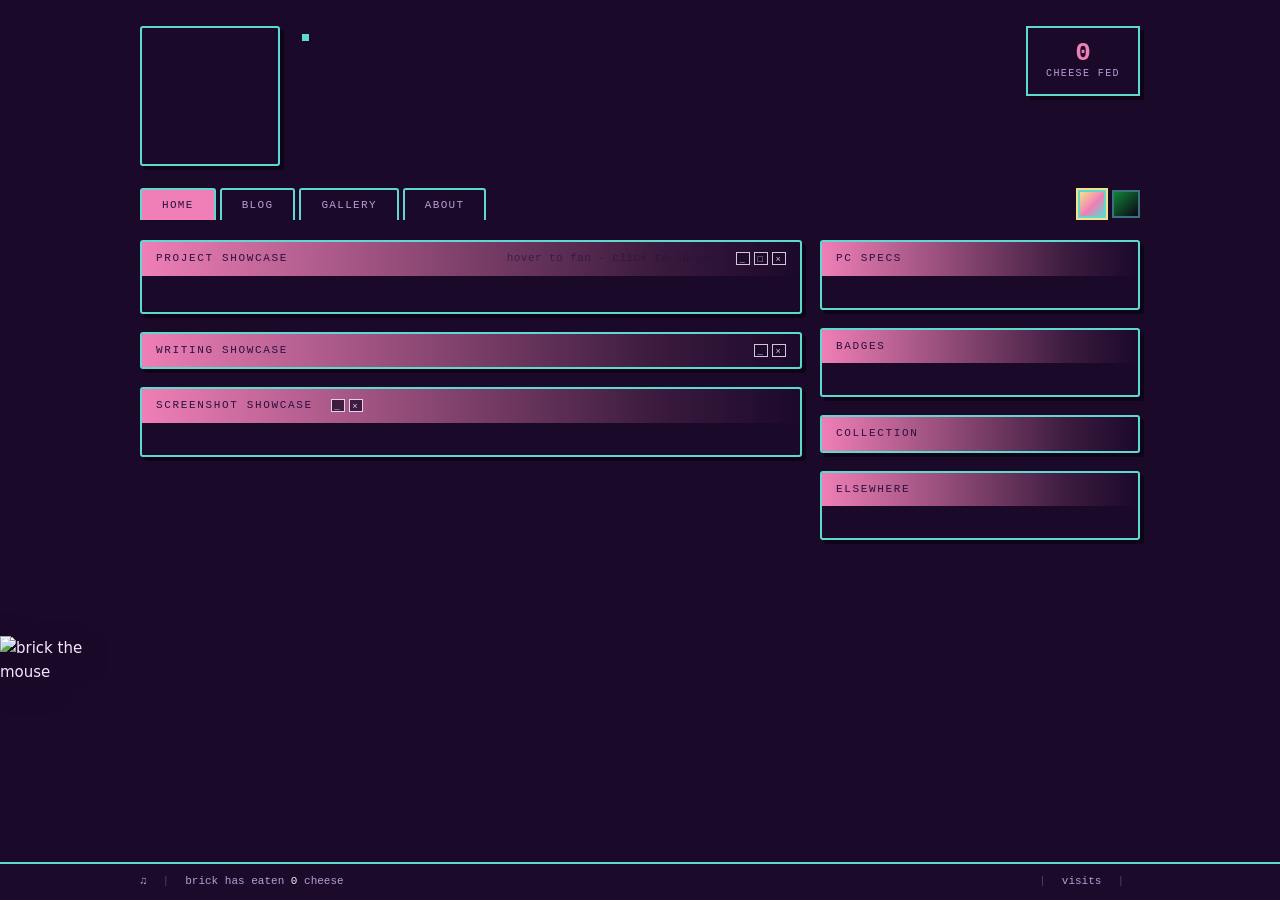
==== index.html @ c1ec8538 "page structure, a minimal bundler, and a readme" ====
<!DOCTYPE html>
<html lang="en" data-theme="retro">
<head>
<meta charset="utf-8">
<meta name="viewport" content="width=device-width, initial-scale=1">
<title>hazeyxd23</title>
<meta name="description" content="personal site — projects, writing, and brick the mouse.">
<link rel="stylesheet" href="css/style.css">
</head>
<body>
<div id="wall"></div>

<div class="wrap">

  <div class="profile">
    <div class="avatar" id="dock"></div>
    <div class="who">
      <h1 id="handle"></h1>
      <div class="status"><i></i><span id="statusTxt"></span></div>
      <p id="blurb"></p>
    </div>
    <div class="lvl"><div class="n" id="fedBig">0</div><div class="t">cheese fed</div></div>
  </div>

  <div class="tabs">
    <button class="tab on" data-page="home">Home</button>
    <button class="tab" data-page="blog">Blog</button>
    <button class="tab" data-page="gallery">Gallery</button>
    <button class="tab" data-page="about">About</button>
    <div class="themes">
      <button class="sw on" data-t="retro" title="retro"></button>
      <button class="sw" data-t="hacker" title="matrix"></button>
    </div>
  </div>

  <!-- ===== HOME ===== -->
  <section class="page on" id="home">
    <div class="grid">
      <div class="col">

        <div class="show stage">
          <div class="hd">project showcase
            <span class="r">hover to fan · click to spread</span>
            <span class="btns"><b>_</b><b>□</b><b>×</b></span>
          </div>
          <div class="bd"><div class="stack" id="stack"></div></div>
        </div>

        <div class="show">
          <div class="hd">writing showcase <span class="r" id="latestCount"></span><span class="btns"><b>_</b><b>×</b></span></div>
          <div id="latest"></div>
        </div>

        <div class="show">
          <div class="hd">screenshot showcase<span class="btns"><b>_</b><b>×</b></span></div>
          <div class="bd"><div class="tiles" id="homeShots"></div></div>
        </div>

      </div>

      <div class="col">
        <div class="show">
          <div class="hd">pc specs</div>
          <div class="bd" id="specs"></div>
        </div>
        <div class="show">
          <div class="hd">badges <span class="r" id="badgeCount"></span></div>
          <div class="bd"><div class="badges" id="badges"></div></div>
        </div>
        <div class="show counts">
          <div class="hd">collection</div>
          <div id="counts"></div>
        </div>
        <div class="show">
          <div class="hd">elsewhere</div>
          <div class="bd" id="links" style="font-size:14px"></div>
        </div>
      </div>
    </div>
  </section>

  <!-- ===== BLOG ===== -->
  <section class="page" id="blog">
    <div class="chips" id="blogChips"></div>
    <div class="show">
      <div class="hd">posts <span class="r" id="postCount"></span><span class="btns"><b>_</b><b>×</b></span></div>
      <div id="postList"></div>
    </div>
  </section>

  <!-- ===== GALLERY ===== -->
  <section class="page" id="gallery">
    <div class="chips" id="galleryChips">
      <button class="chip on" data-view="photos">photos</button>
      <button class="chip" data-view="bookshelf">bookshelf</button>
      <button class="chip" data-view="anime">anime</button>
      <button class="chip" data-view="games">games</button>
      <button class="chip" data-view="film">film</button>
    </div>
    <div class="show">
      <div class="hd" id="galleryHd"></div>
      <div id="galleryBody"></div>
    </div>
  </section>

  <!-- ===== ABOUT ===== -->
  <section class="page" id="about">
    <div class="chips" id="aboutChips">
      <button class="chip on" data-view="bio">bio</button>
      <button class="chip" data-view="setup">setup</button>
      <button class="chip" data-view="tech">tech i like</button>
      <button class="chip" data-view="links">links</button>
    </div>
    <div id="aboutBody"></div>
  </section>

</div>

<img id="brick" alt="brick the mouse" draggable="false">

<div class="toolbar">
  <div class="in">
    <span>♫ <b id="nowPlaying"></b></span>
    <span style="opacity:.35">|</span>
    <span>brick has eaten <b id="cheeseCount2">0</b> cheese</span>
    <span style="flex:1"></span>
    <span id="ctx"></span>
    <span style="opacity:.35">|</span>
    <span><b id="visits"></b> visits</span>
    <span style="opacity:.35">|</span>
    <span id="clock"></span>
  </div>
</div>

<script src="js/data.js"></script>
<script src="js/app.js"></script>
</body>
</html>
---- css/style.css ----
/* ============================================================
   hazeyxd23 — two themes: retro (default) and hacker
   ============================================================ */
:root{ --wrap:1040px; --ease:cubic-bezier(.22,1,.36,1); }

[data-theme="retro"]{
  --bg:#2b1140; --deep:#1c0a2b;
  --panel:rgba(28,10,43,.90); --panel2:rgba(95,216,207,.14);
  --ink:#f4e6ff; --muted:#b79fd4;
  --accent:#f7e08c; --accent2:#5fd8cf; --pink:#ef7fb6;
  --font:"Segoe UI",system-ui,-apple-system,sans-serif;
  --mono:"Courier New",ui-monospace,monospace;
  --radius:3px; --bd:2px solid #5fd8cf;
  --hd-bg:linear-gradient(90deg,#ef7fb6 0%,rgba(239,127,182,.15) 78%,transparent 100%);
  --hd-ink:#2b1140;
  --shadow:4px 4px 0 rgba(0,0,0,.45);
  --card:#f6e4f3; --card-ink:#2b1140; --card-bd:rgba(0,0,0,.35);
  --scrim:rgba(22,7,34,.74);
}
[data-theme="hacker"]{
  --bg:#000; --deep:#010601;
  --panel:rgba(0,255,65,.05); --panel2:rgba(0,255,65,.11);
  --ink:#00ff41; --muted:#0c9c34;
  --accent:#00ff41; --accent2:#7dffa8; --pink:#00ff41;
  --font:ui-monospace,"Cascadia Code","Courier New",monospace;
  --mono:ui-monospace,"Cascadia Code","Courier New",monospace;
  --radius:0px; --bd:1px solid #0a3d18;
  --hd-bg:linear-gradient(90deg,rgba(0,255,65,.16),transparent 85%);
  --hd-ink:#00ff41;
  --shadow:0 0 22px rgba(0,255,65,.12);
  --card:#020d05; --card-ink:#00ff41; --card-bd:#0a3d18;
  --scrim:transparent;
}

*{box-sizing:border-box}
body{
  margin:0; background:var(--bg); color:var(--ink); font-family:var(--font);
  font-size:15px; line-height:1.6; overflow-x:hidden; -webkit-font-smoothing:antialiased;
  transition:background-color .35s,color .35s;
}
#wall{
  position:fixed; inset:0; z-index:0; pointer-events:none;
  background:url("../assets/retro-bg.jpg") center/cover no-repeat;
  transition:opacity .35s;
}
#wall::after{content:""; position:absolute; inset:0; background:var(--scrim)}
[data-theme="hacker"] #wall{opacity:0}
[data-theme="hacker"] body{text-shadow:0 0 6px rgba(0,255,65,.3)}
[data-theme="hacker"] body::after{
  content:""; position:fixed; inset:0; pointer-events:none; z-index:200;
  background:repeating-linear-gradient(0deg,rgba(0,0,0,.28) 0 1px,transparent 1px 3px);
}
a{color:var(--accent); text-decoration:none}
a:hover{color:var(--accent2)}
.wrap{max-width:var(--wrap); margin:0 auto; padding:26px 20px 96px; position:relative; z-index:2}

/* ---------- profile ---------- */
.profile{display:flex; gap:22px; align-items:flex-start; margin-bottom:22px; flex-wrap:wrap}
.avatar{width:140px; height:140px; flex:none; position:relative; border-radius:var(--radius);
  background:var(--panel); border:var(--bd); box-shadow:var(--shadow)}
.avatar.empty::after{content:"brick is out"; position:absolute; inset:8px; display:grid; place-items:center;
  font-family:var(--mono); font-size:10px; color:var(--muted); text-align:center;
  border:1px dashed var(--muted); opacity:.8}
.who{flex:1; min-width:250px}
.who h1{margin:0; font-size:32px; font-family:var(--mono); color:var(--accent); letter-spacing:-.01em}
.status{font-family:var(--mono); font-size:11px; color:var(--accent2); letter-spacing:.1em;
  text-transform:uppercase; margin-top:4px}
.status i{display:inline-block; width:7px; height:7px; background:var(--accent2); margin-right:6px}
.who p{margin:8px 0 0; max-width:54ch; opacity:.92}
.lvl{flex:none; text-align:center; padding:12px 18px; background:var(--panel); border:var(--bd); box-shadow:var(--shadow)}
.lvl .n{font-size:26px; color:var(--pink); font-weight:700; line-height:1; font-family:var(--mono)}
.lvl .t{font-family:var(--mono); font-size:10px; color:var(--muted); letter-spacing:.14em; text-transform:uppercase}

/* ---------- tabs ---------- */
.tabs{display:flex; gap:4px; margin-bottom:20px; flex-wrap:wrap}
.tab{font-family:var(--mono); font-size:11px; letter-spacing:.12em; text-transform:uppercase;
  padding:9px 20px; border:var(--bd); border-bottom:0; cursor:pointer; color:var(--muted);
  background:var(--panel); border-radius:var(--radius) var(--radius) 0 0; transition:.2s}
.tab:hover{color:var(--ink)}
.tab.on{color:var(--hd-ink); background:var(--pink)}
[data-theme="hacker"] .tab.on{color:#000}
.themes{margin-left:auto; display:flex; gap:6px; align-self:center}
.sw{width:28px; height:28px; border:var(--bd); cursor:pointer; opacity:.5; transition:.2s}
.sw:hover{opacity:.8}
.sw.on{opacity:1; box-shadow:0 0 0 2px var(--accent)}
.sw[data-t="retro"]{background:linear-gradient(135deg,#f7e08c,#ef7fb6 55%,#5fd8cf)}
.sw[data-t="hacker"]{background:linear-gradient(135deg,#00ff41,#000)}

/* ---------- showcases ---------- */
.grid{display:grid; grid-template-columns:1fr 320px; gap:18px; align-items:start}
.col{display:flex; flex-direction:column; gap:18px; min-width:0}
.show{border-radius:var(--radius); overflow:hidden; background:var(--panel); border:var(--bd); box-shadow:var(--shadow)}
.show > .hd{padding:8px 14px; font-family:var(--mono); font-size:11px; letter-spacing:.15em;
  text-transform:uppercase; color:var(--hd-ink); background:var(--hd-bg);
  display:flex; align-items:center; gap:10px}
[data-theme="hacker"] .show > .hd{color:var(--ink)}
.hd .r{margin-left:auto; color:var(--hd-ink); opacity:.7; letter-spacing:.04em; text-transform:none}
[data-theme="hacker"] .hd .r{color:var(--muted); opacity:1}
.hd .btns{display:flex; gap:4px; margin-left:8px}
.hd .btns b{width:14px; height:13px; display:grid; place-items:center; font-size:9px; font-weight:400;
  background:var(--panel); color:var(--ink); border:1px solid currentColor; opacity:.85}
.show > .bd{padding:16px}
.row{display:flex; justify-content:space-between; gap:14px; padding:10px 14px; transition:background .18s}
.row:hover{background:var(--panel2)}
.row .date,.row .sub{font-family:var(--mono); font-size:12px; color:var(--muted); white-space:nowrap}
.spec{display:flex; justify-content:space-between; padding:6px 0; font-family:var(--mono); font-size:12px}
.spec span:first-child{color:var(--muted)}
.badges{display:flex; flex-wrap:wrap; gap:8px}
.badge{display:flex; align-items:center; gap:7px; padding:6px 11px; background:var(--panel2);
  border:1px solid var(--accent2); font-family:var(--mono); font-size:11px; color:var(--ink)}
.badge b{width:9px; height:9px; display:inline-block}
.counts .row{padding:8px 14px; font-size:14px}
.counts .row b{color:var(--pink); font-family:var(--mono)}
[data-theme="hacker"] .counts .row b{color:var(--accent2)}
.tiles{display:grid; grid-template-columns:repeat(3,1fr); gap:8px}
.tile{aspect-ratio:1; border:1px solid var(--accent2); opacity:.85; transition:.25s;
  background-size:cover; background-position:center; position:relative}
.tile:hover{opacity:1; transform:scale(1.03)}
.tile span{position:absolute; left:0; right:0; bottom:0; padding:4px 6px; font-family:var(--mono);
  font-size:10px; background:rgba(0,0,0,.55); color:#fff; opacity:0; transition:.2s}
.tile:hover span{opacity:1}
.chips{display:flex; gap:6px; flex-wrap:wrap; margin-bottom:14px}
.chip{font-family:var(--mono); font-size:11px; padding:5px 12px; cursor:pointer;
  border:var(--bd); background:var(--panel); color:var(--muted); border-radius:var(--radius)}
.chip.on{color:var(--hd-ink); background:var(--pink)}
[data-theme="hacker"] .chip.on{color:#000}
.score{font-family:var(--mono); color:var(--accent)}

/* ---------- project stack ---------- */
.stage{overflow:visible}
.stage > .bd{padding:18px 4px; overflow:visible}
.stack{position:relative; overflow:visible; transition:height .55s var(--ease)}
.pol{
  position:absolute; left:50%; top:16px; width:268px; margin-left:-134px;
  background:var(--card); color:var(--card-ink); padding:11px 11px 0; cursor:pointer;
  border:2px solid var(--card-bd); box-shadow:var(--shadow);
  transform:translate(var(--tx),var(--ty)) rotate(var(--rot));
  transition:transform .55s var(--ease), box-shadow .3s;
}
.pol .shot{height:168px; background-size:cover; background-position:center}
.pol .cap{font-size:15px; padding:9px 3px 1px; font-weight:700; font-family:var(--mono)}
.pol .meta{font-family:var(--mono); font-size:11px; opacity:.62; padding:0 3px 4px}
.pol .note{font-size:12px; opacity:.78; padding:0 3px 12px; line-height:1.4}
@media (hover:hover){ .pol:hover{box-shadow:0 22px 40px rgba(0,0,0,.6)} }

/* ---------- brick + cheese ---------- */
#brick{position:absolute; width:124px; z-index:120; cursor:grab; user-select:none;
  -webkit-user-drag:none; touch-action:none; image-rendering:pixelated;
  filter:drop-shadow(0 8px 14px rgba(0,0,0,.5)); animation:bob 3.4s ease-in-out infinite}
#brick.held{cursor:grabbing; width:140px; animation:none; transform:rotate(-4deg) scale(1.04); image-rendering:auto}
#brick.eating{animation:chew .28s ease-in-out 6}
@keyframes bob{0%,100%{transform:translateY(0)}50%{transform:translateY(-5px)}}
@keyframes chew{0%,100%{transform:scale(1)}50%{transform:scale(1.05,.95)}}
.cheese{position:absolute; width:34px; height:30px; z-index:110; cursor:grab; touch-action:none;
  user-select:none; filter:drop-shadow(0 4px 8px rgba(0,0,0,.5)); transition:transform .2s var(--ease)}
.cheese:hover{transform:scale(1.15) rotate(-6deg)}
.cheese.held{cursor:grabbing; transform:scale(1.2)}
.pop{position:absolute; z-index:130; font-family:var(--mono); font-size:13px; color:var(--accent);
  pointer-events:none; animation:pop 1s ease-out forwards}
@keyframes pop{to{transform:translateY(-38px); opacity:0}}

/* ---------- toolbar ---------- */
.toolbar{position:fixed; left:0; right:0; bottom:0; z-index:150; background:var(--deep);
  border-top:var(--bd); font-family:var(--mono); font-size:11px; color:var(--muted)}
.toolbar .in{max-width:var(--wrap); margin:0 auto; padding:9px 20px; display:flex; gap:16px;
  align-items:center; flex-wrap:wrap}
.toolbar b{color:var(--ink); font-weight:400}
.tool{padding:3px 10px; border:1px solid var(--muted); background:transparent; color:var(--muted);
  font-family:var(--mono); font-size:11px; cursor:pointer}
.tool:hover{color:var(--ink); border-color:var(--accent)}
.page{display:none}
.page.on{display:block}

@media(max-width:860px){
  .grid{grid-template-columns:1fr}
  .pol{width:196px; margin-left:-98px}
  .pol .shot{height:122px}
  .pol .note{display:none}
  #brick{width:100px}
  .tiles{grid-template-columns:repeat(2,1fr)}
}
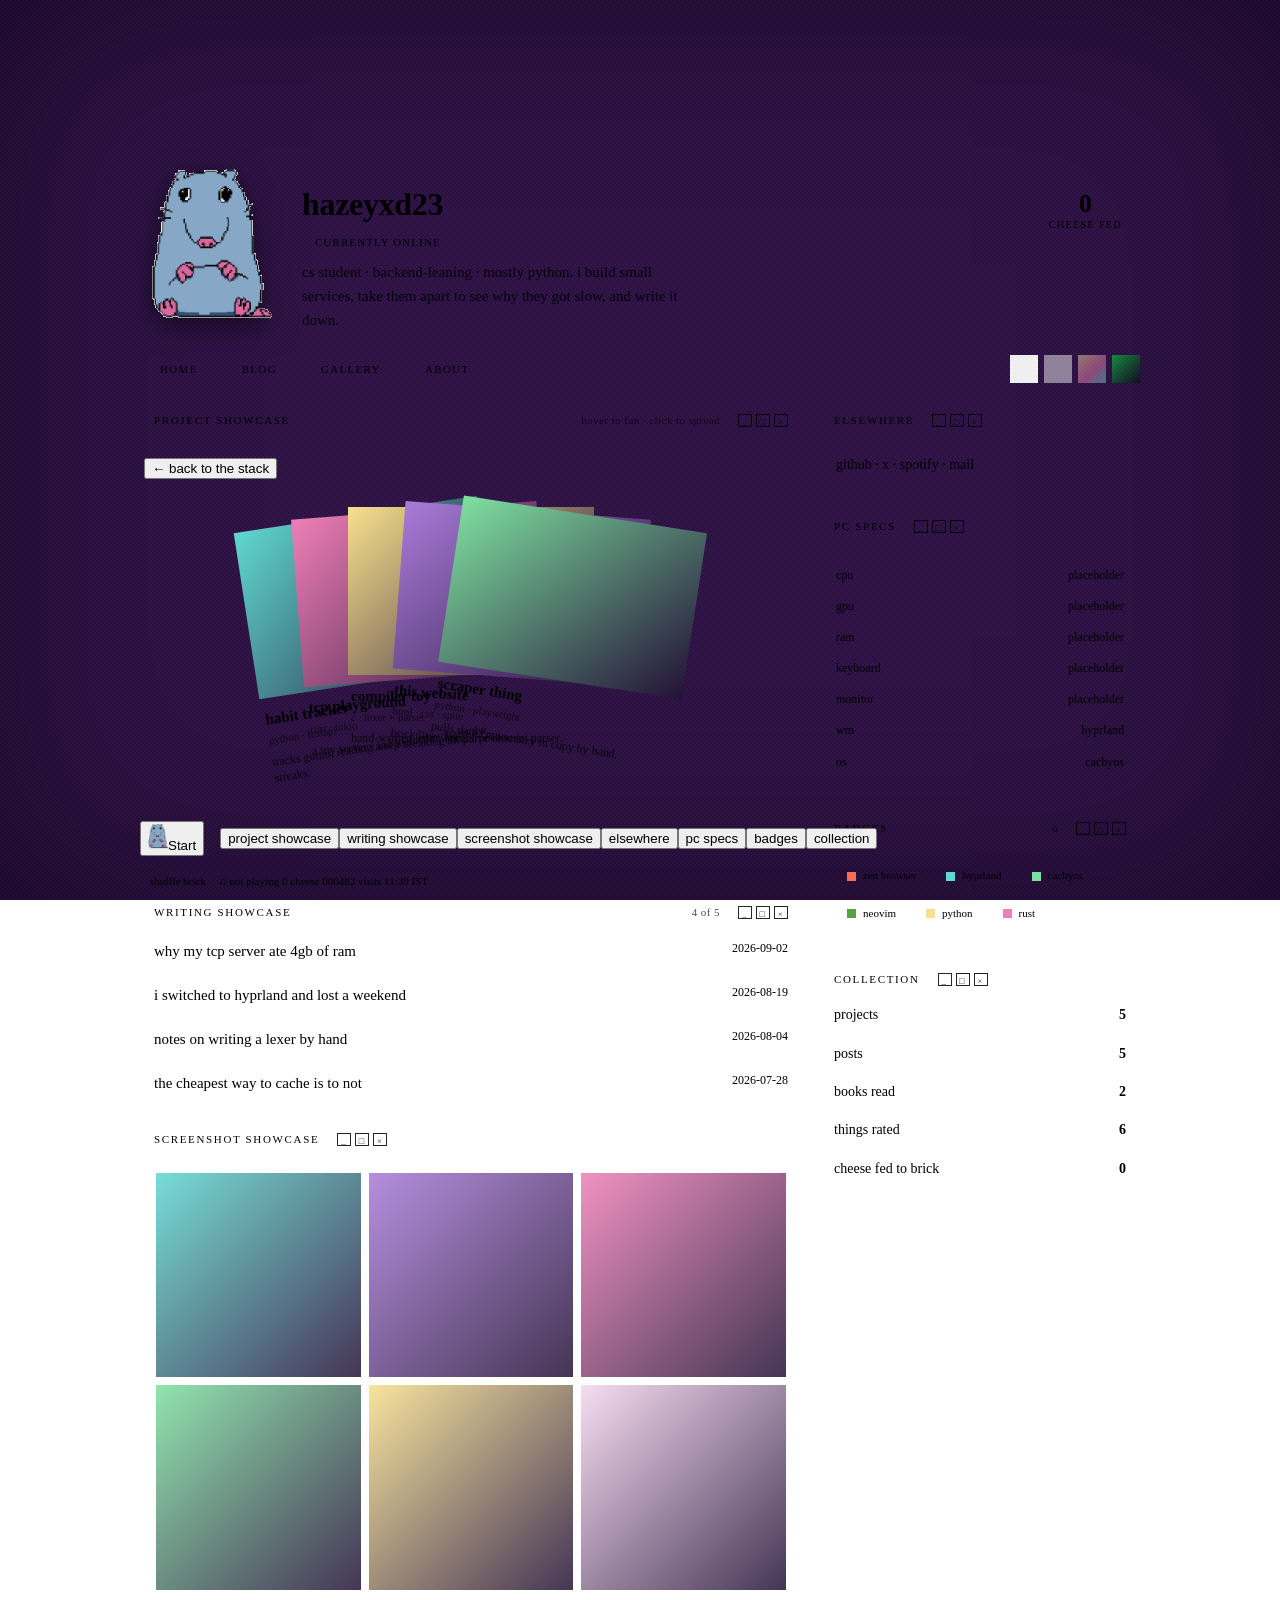
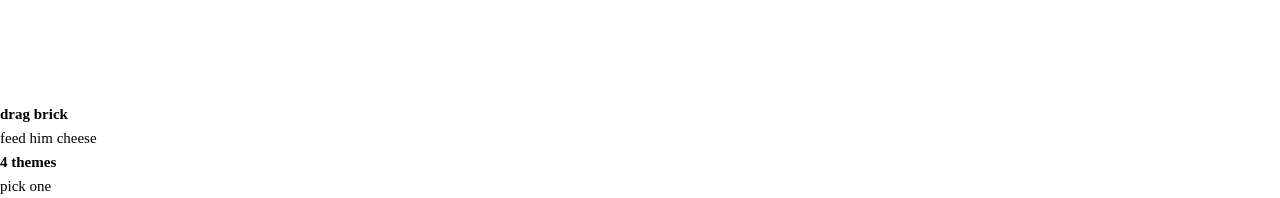
==== commit 5be45522: "window manager: drag, minimise, maximise, close, taskbar, start menu" ====
--- a/index.html
+++ b/index.html
@@ -1,5 +1,5 @@
 <!DOCTYPE html>
-<html lang="en" data-theme="retro">
+<html lang="en" data-theme="win98" data-chrome="win">
 <head>
 <meta charset="utf-8">
 <meta name="viewport" content="width=device-width, initial-scale=1">
@@ -9,6 +9,7 @@
 </head>
 <body>
 <div id="wall"></div>
+<div class="desk" id="desk"></div>
 
 <div class="wrap">
 
@@ -28,7 +29,9 @@
     <button class="tab" data-page="gallery">Gallery</button>
     <button class="tab" data-page="about">About</button>
     <div class="themes">
-      <button class="sw on" data-t="retro" title="retro"></button>
+      <button class="sw on" data-t="win98" title="windows 98"></button>
+      <button class="sw" data-t="soft" title="soft blue"></button>
+      <button class="sw" data-t="retro" title="retro"></button>
       <button class="sw" data-t="hacker" title="matrix"></button>
     </div>
   </div>
@@ -60,6 +63,10 @@
 
       <div class="col">
         <div class="show">
+          <div class="hd">elsewhere</div>
+          <div class="bd" id="links" style="font-size:14px"></div>
+        </div>
+        <div class="show">
           <div class="hd">pc specs</div>
           <div class="bd" id="specs"></div>
         </div>
@@ -70,10 +77,6 @@
         <div class="show counts">
           <div class="hd">collection</div>
           <div id="counts"></div>
-        </div>
-        <div class="show">
-          <div class="hd">elsewhere</div>
-          <div class="bd" id="links" style="font-size:14px"></div>
         </div>
       </div>
     </div>
@@ -120,19 +123,27 @@
 
 <div class="toolbar">
   <div class="in">
-    <span>♫ <b id="nowPlaying"></b></span>
-    <span style="opacity:.35">|</span>
-    <span>brick has eaten <b id="cheeseCount2">0</b> cheese</span>
-    <span style="flex:1"></span>
-    <span id="ctx"></span>
-    <span style="opacity:.35">|</span>
-    <span><b id="visits"></b> visits</span>
-    <span style="opacity:.35">|</span>
-    <span id="clock"></span>
+    <button class="start" id="start" aria-expanded="false">
+      <img src="assets/brick-sit.png" alt="" width="20"><span>Start</span>
+    </button>
+    <div class="tasks" id="tasks"></div>
+    <div class="tray">
+      <span id="ctx"></span>
+      <span class="fld">♫ <b id="nowPlaying"></b></span>
+      <span class="fld"><b id="cheeseCount2">0</b> cheese</span>
+      <span class="fld"><b id="visits"></b> visits</span>
+      <span class="fld" id="clock"></span>
+    </div>
   </div>
 </div>
 
+<div class="startmenu" id="startmenu" hidden>
+  <div class="spine">hazeyxd23</div>
+  <div class="items" id="startItems"></div>
+</div>
+
 <script src="js/data.js"></script>
+<script src="js/posts.js"></script>
 <script src="js/app.js"></script>
 </body>
 </html>
--- a/css/style.css
+++ b/css/style.css
@@ -3,19 +3,29 @@
    ============================================================ */
 :root{ --wrap:1040px; --ease:cubic-bezier(.22,1,.36,1); }
 
+/* retro — windows 95/98 chrome, drawn in CSS, in this site's palette.
+   the bevel is the whole trick: --lite on the top/left, --dark on the
+   bottom/right makes a face look raised; swap them and it looks pressed
+   into the screen. every button, panel and field below is one of those two. */
 [data-theme="retro"]{
-  --bg:#2b1140; --deep:#1c0a2b;
-  --panel:rgba(28,10,43,.90); --panel2:rgba(95,216,207,.14);
+  --bg:#2b1140; --deep:#200d31;
+  --face:#3f2059;           /* window chrome */
+  --lite:#8258b0;           /* bevel highlight */
+  --dark:#150820;           /* bevel shadow */
+  --well:#1d0a2d;           /* recessed content area */
+  --panel:#3f2059; --panel2:rgba(95,216,207,.14);
   --ink:#f4e6ff; --muted:#b79fd4;
   --accent:#f7e08c; --accent2:#5fd8cf; --pink:#ef7fb6;
   --font:"Segoe UI",system-ui,-apple-system,sans-serif;
   --mono:"Courier New",ui-monospace,monospace;
-  --radius:3px; --bd:2px solid #5fd8cf;
-  --hd-bg:linear-gradient(90deg,#ef7fb6 0%,rgba(239,127,182,.15) 78%,transparent 100%);
+  --radius:0px; --bd:1px solid var(--dark);
+  --hd-bg:linear-gradient(90deg,#ef7fb6 0%,#8a49ad 62%,#4a2468 100%);
   --hd-ink:#2b1140;
-  --shadow:4px 4px 0 rgba(0,0,0,.45);
+  --raise:inset 2px 2px 0 var(--lite), inset -2px -2px 0 var(--dark);
+  --sink:inset 2px 2px 0 var(--dark), inset -2px -2px 0 var(--lite);
+  --shadow:var(--raise), 3px 3px 0 rgba(0,0,0,.45);
   --card:#f6e4f3; --card-ink:#2b1140; --card-bd:rgba(0,0,0,.35);
-  --scrim:rgba(22,7,34,.74);
+  --scrim:transparent;
 }
 [data-theme="hacker"]{
   --bg:#000; --deep:#010601;
@@ -38,12 +48,18 @@
   font-size:15px; line-height:1.6; overflow-x:hidden; -webkit-font-smoothing:antialiased;
   transition:background-color .35s,color .35s;
 }
+/* the desktop. no image — a 2px dither checker, the way a 256-colour
+   display faked a solid colour it didn't have. */
 #wall{
   position:fixed; inset:0; z-index:0; pointer-events:none;
-  background:url("../assets/retro-bg.jpg") center/cover no-repeat;
+  background:
+    repeating-conic-gradient(#33164b 0% 25%, #2b1140 0% 50%) 0 0 / 4px 4px;
   transition:opacity .35s;
 }
-#wall::after{content:""; position:absolute; inset:0; background:var(--scrim)}
+#wall::after{
+  content:""; position:absolute; inset:0; background:var(--scrim);
+  box-shadow:inset 0 0 220px rgba(10,2,18,.55);
+}
 [data-theme="hacker"] #wall{opacity:0}
 [data-theme="hacker"] body{text-shadow:0 0 6px rgba(0,255,65,.3)}
 [data-theme="hacker"] body::after{
@@ -171,8 +187,142 @@
 .page{display:none}
 .page.on{display:block}
 
+/* ---------- blog post pages ---------- */
+.post-wrap{max-width:780px; padding-bottom:70px}
+.post-nav{display:flex; align-items:center; margin-bottom:18px}
+.back{font-family:var(--mono); font-size:11px; letter-spacing:.12em; text-transform:uppercase;
+  padding:9px 18px; border:var(--bd); background:var(--panel); color:var(--muted);
+  border-radius:var(--radius); transition:.2s}
+.back:hover{color:var(--ink); border-color:var(--accent)}
+.post > .bd{padding:30px 34px 36px}
+.post h1{margin:0; font-family:var(--mono); font-size:27px; line-height:1.25;
+  color:var(--accent); letter-spacing:-.01em}
+.post-meta{font-family:var(--mono); font-size:11px; color:var(--muted);
+  letter-spacing:.1em; text-transform:uppercase; margin:10px 0 26px}
+.post-meta .tag{color:var(--accent2)}
+.post .bd > p{margin:0 0 17px; max-width:66ch}
+.post h2,.post h3,.post h4{font-family:var(--mono); color:var(--accent2);
+  margin:32px 0 12px; line-height:1.3}
+.post h2{font-size:19px} .post h3{font-size:17px} .post h4{font-size:14px}
+.post ul,.post ol{margin:0 0 17px; padding-left:22px; max-width:66ch}
+.post li{margin-bottom:6px}
+.post .bd a{text-decoration:underline; text-underline-offset:3px; text-decoration-thickness:1px}
+.post code{font-family:var(--mono); font-size:.9em; padding:1px 4px;
+  background:var(--panel2); border:1px solid var(--card-bd); border-radius:2px}
+.post pre{margin:0 0 20px; padding:15px 17px; overflow-x:auto; background:var(--deep);
+  border:var(--bd); border-radius:var(--radius); box-shadow:var(--shadow)}
+.post pre code{background:none; border:0; padding:0; font-size:12.5px; line-height:1.55}
+.post blockquote{margin:0 0 20px; padding:2px 0 2px 18px; max-width:66ch;
+  border-left:3px solid var(--pink); color:var(--muted); font-style:italic}
+[data-theme="hacker"] .post blockquote{border-left-color:var(--accent)}
+.post hr{border:0; height:0; border-top:var(--bd); opacity:.5; margin:28px 0}
+.post img{max-width:100%; height:auto; border:var(--bd); border-radius:var(--radius)}
+.post-foot{display:flex; align-items:center; gap:14px; margin-top:22px;
+  font-family:var(--mono); font-size:11px; letter-spacing:.1em; text-transform:uppercase}
+.post-foot img{image-rendering:pixelated; filter:drop-shadow(0 6px 10px rgba(0,0,0,.45))}
+
+/* ============================================================
+   retro chrome — everything below is windows 95/98 furniture,
+   scoped to [data-theme="retro"] so the hacker theme is untouched.
+   ============================================================ */
+
+/* --- windows --- */
+[data-theme="retro"] .show{border:var(--bd); background:var(--face)}
+[data-theme="retro"] .show > .hd{
+  margin:3px 3px 0; padding:4px 6px 4px 10px; box-shadow:none;
+  font-weight:700; text-shadow:none;
+}
+[data-theme="retro"] .show > .bd{
+  margin:3px; background:var(--well); box-shadow:var(--sink); padding:14px 16px;
+}
+/* panels whose body isn't a .bd (lists, counts, the about pages) */
+[data-theme="retro"] .show > div:not(.hd):not(.bd){
+  margin:3px; background:var(--well); box-shadow:var(--sink);
+}
+[data-theme="retro"] .stage > .bd{background:transparent; box-shadow:none}
+
+/* title-bar buttons: tiny raised squares, like the real ones */
+[data-theme="retro"] .hd .btns b{
+  width:17px; height:15px; background:var(--face); color:var(--ink);
+  border:0; box-shadow:var(--raise); opacity:1; font-size:9px; line-height:1;
+}
+[data-theme="retro"] .hd .btns b:active{box-shadow:var(--sink)}
+[data-theme="retro"] .hd .r{color:#f0dcff; opacity:.85}
+
+/* --- buttons: tabs, chips, tools, swatches, back --- */
+[data-theme="retro"] .tab,
+[data-theme="retro"] .chip,
+[data-theme="retro"] .tool,
+[data-theme="retro"] .sw,
+[data-theme="retro"] .back{
+  background:var(--face); color:var(--muted); border:0;
+  box-shadow:var(--raise); border-radius:0; transition:none;
+}
+[data-theme="retro"] .tab:hover,
+[data-theme="retro"] .chip:hover,
+[data-theme="retro"] .tool:hover,
+[data-theme="retro"] .back:hover{color:var(--ink)}
+[data-theme="retro"] .tab:active,
+[data-theme="retro"] .chip:active,
+[data-theme="retro"] .tool:active,
+[data-theme="retro"] .back:active{box-shadow:var(--sink); padding-top:10px; padding-bottom:8px}
+
+[data-theme="retro"] .tabs{gap:2px; align-items:flex-end}
+[data-theme="retro"] .tab{position:relative; top:3px; padding:8px 20px}
+[data-theme="retro"] .tab.on{
+  top:0; padding:10px 22px 11px; color:var(--ink); background:var(--face);
+  box-shadow:var(--raise), inset 0 3px 0 var(--pink); z-index:3;
+}
+/* the pressed-in look for a selected toggle, plus the classic 50% dither */
+[data-theme="retro"] .chip.on{
+  color:var(--ink); box-shadow:var(--sink);
+  background:
+    repeating-conic-gradient(rgba(239,127,182,.20) 0% 25%, transparent 0% 50%) 0 0 / 4px 4px,
+    var(--face);
+}
+[data-theme="retro"] .sw{width:30px; height:26px}
+[data-theme="retro"] .sw.on{box-shadow:var(--sink)}
+[data-theme="retro"] .sw[data-t="retro"]{
+  background:linear-gradient(135deg,#f7e08c,#ef7fb6 55%,#5fd8cf)}
+
+/* --- profile furniture --- */
+[data-theme="retro"] .avatar{
+  background:var(--well); border:var(--bd); box-shadow:var(--sink)}
+[data-theme="retro"] .lvl{background:var(--face); border:var(--bd)}
+
+/* --- status bar --- */
+[data-theme="retro"] .toolbar{
+  background:var(--face); border-top:0; box-shadow:inset 0 2px 0 var(--lite);
+  color:var(--muted);
+}
+[data-theme="retro"] .toolbar .in{gap:5px; padding:5px 20px 6px}
+[data-theme="retro"] .toolbar .in > span[style*="opacity"]{display:none}
+[data-theme="retro"] .toolbar .in > span:not([style]):not(#ctx){
+  padding:3px 9px; box-shadow:var(--sink);
+}
+[data-theme="retro"] .tool{padding:3px 11px}
+
+/* --- misc --- */
+[data-theme="retro"] .badge{border:0; box-shadow:var(--raise); background:var(--face)}
+[data-theme="retro"] .post pre{box-shadow:var(--sink); background:var(--well)}
+[data-theme="retro"] .post code{border:0; box-shadow:var(--sink)}
+[data-theme="retro"] .post > .bd{margin:3px}
+[data-theme="retro"] .post hr{
+  border:0; height:2px; background:var(--dark); box-shadow:0 1px 0 var(--lite)}
+
+/* scrollbars, because it would be a shame not to */
+[data-theme="retro"] ::-webkit-scrollbar{width:17px; height:17px}
+[data-theme="retro"] ::-webkit-scrollbar-track{
+  background:repeating-conic-gradient(#33164b 0% 25%, #2b1140 0% 50%) 0 0 / 4px 4px}
+[data-theme="retro"] ::-webkit-scrollbar-thumb{
+  background:var(--face); box-shadow:var(--raise)}
+[data-theme="retro"] ::-webkit-scrollbar-corner{background:var(--face)}
+
 @media(max-width:860px){
   .grid{grid-template-columns:1fr}
+  .post > .bd{padding:22px 18px 26px}
+  .post h1{font-size:22px}
+  .post > .hd .r{display:none}   /* date is repeated under the title */
   .pol{width:196px; margin-left:-98px}
   .pol .shot{height:122px}
   .pol .note{display:none}
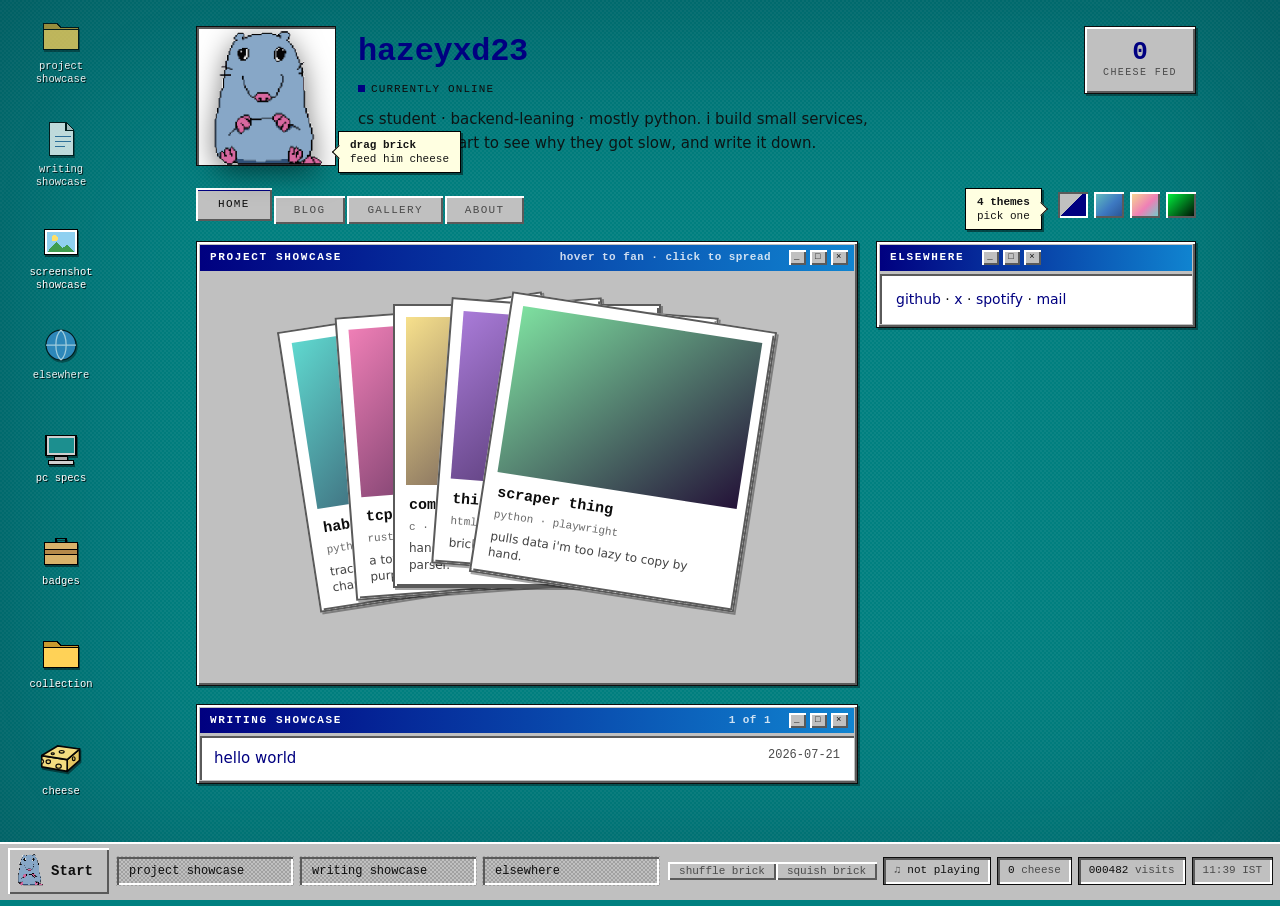
==== commit f285b19b: "fix review issues: cheese menu, phone layout, compact icons, shared theme.js" ====
--- a/index.html
+++ b/index.html
@@ -6,8 +6,9 @@
 <title>hazeyxd23</title>
 <meta name="description" content="personal site — projects, writing, and brick the mouse.">
 <link rel="stylesheet" href="css/style.css">
+<script src="js/theme.js"></script>
 </head>
-<body>
+<body class="os">
 <div id="wall"></div>
 <div class="desk" id="desk"></div>
 
@@ -44,18 +45,17 @@
         <div class="show stage">
           <div class="hd">project showcase
             <span class="r">hover to fan · click to spread</span>
-            <span class="btns"><b>_</b><b>□</b><b>×</b></span>
           </div>
           <div class="bd"><div class="stack" id="stack"></div></div>
         </div>
 
         <div class="show">
-          <div class="hd">writing showcase <span class="r" id="latestCount"></span><span class="btns"><b>_</b><b>×</b></span></div>
+          <div class="hd">writing showcase <span class="r" id="latestCount"></span></div>
           <div id="latest"></div>
         </div>
 
         <div class="show">
-          <div class="hd">screenshot showcase<span class="btns"><b>_</b><b>×</b></span></div>
+          <div class="hd">screenshot showcase</div>
           <div class="bd"><div class="tiles" id="homeShots"></div></div>
         </div>
 
@@ -86,7 +86,7 @@
   <section class="page" id="blog">
     <div class="chips" id="blogChips"></div>
     <div class="show">
-      <div class="hd">posts <span class="r" id="postCount"></span><span class="btns"><b>_</b><b>×</b></span></div>
+      <div class="hd">posts <span class="r" id="postCount"></span></div>
       <div id="postList"></div>
     </div>
   </section>
@@ -100,7 +100,7 @@
       <button class="chip" data-view="games">games</button>
       <button class="chip" data-view="film">film</button>
     </div>
-    <div class="show">
+    <div class="show" data-key="gallery">
       <div class="hd" id="galleryHd"></div>
       <div id="galleryBody"></div>
     </div>
--- a/css/style.css
+++ b/css/style.css
@@ -1,7 +1,90 @@
 /* ============================================================
-   hazeyxd23 — two themes: retro (default) and hacker
+   hazeyxd23 — four themes.
+
+     win98   grey chrome, teal desktop, navy title bars   (default)
+     soft    pale blue chrome, blue mesh desktop, cream title bars
+     retro   purple chrome, purple mesh desktop, pink title bars
+     hacker  flat green-on-black — the deliberate outlier
+
+   The first three are STRUCTURALLY IDENTICAL. They all carry
+   data-chrome="win" and share one block of window furniture near the bottom
+   of this file — same bevels, same square corners, same tabs, same taskbar.
+   A theme is nothing but its variable block; matrix is the only one that
+   opts out (data-chrome="flat") and uses the plain styles above the block.
+   Adding a theme means writing variables and picking a chrome, not copying
+   selectors. js/theme.js decides the chrome and puts both attributes on
+   <html> before first paint, on the desktop and the blog posts alike.
    ============================================================ */
-:root{ --wrap:1040px; --ease:cubic-bezier(.22,1,.36,1); }
+:root{
+  --wrap:1040px; --ease:cubic-bezier(.22,1,.36,1); --taskbar:58px;
+  --dither:rgba(255,255,255,.05);   /* the 4px checker over the desktop */
+  --mesh:none;                      /* optional gradient under it */
+  /* every theme defines these; the transparent fallback keeps a shared
+     `box-shadow: var(--raise), …` valid if one ever forgets */
+  --raise:0 0 0 0 transparent;
+  --sink:0 0 0 0 transparent;
+}
+
+/* win98 — the default. grey chrome, teal desktop, navy title bars.
+   shares every chrome rule with `soft` and `retro` (see the block near the
+   bottom); only the variables below differ. */
+[data-theme="win98"]{
+  --bg:#008080; --deep:#c0c0c0;
+  --face:#c0c0c0;
+  --lite:#ffffff;
+  --dark:#5a5a5a;
+  --well:#ffffff;
+  --panel:#c0c0c0; --panel2:#d8d8d8;
+  --ink:#0d0d0d; --muted:#4a4a4a;
+  --accent:#000080; --accent2:#00457a; --pink:#000080;
+  --font:"Segoe UI",Tahoma,system-ui,sans-serif;
+  --mono:"Lucida Console","Courier New",ui-monospace,monospace;
+  --radius:0px; --bd:1px solid #0d0d0d;
+  --hd-bg:linear-gradient(90deg,#000080 0%,#1084d0 100%);
+  --hd-ink:#ffffff;
+  --raise:inset 2px 2px 0 var(--lite), inset -2px -2px 0 var(--dark);
+  --sink:inset 2px 2px 0 var(--dark), inset -2px -2px 0 var(--lite);
+  --shadow:var(--raise), 2px 2px 0 rgba(0,0,0,.35);
+  --card:#ffffff; --card-ink:#0d0d0d; --card-bd:#5a5a5a;
+  --press:rgba(0,0,0,.16);
+}
+
+/* soft — the blue one. Structurally identical to win98 and retro: same
+   data-chrome="win" furniture, same square corners, same 2px bevels. Only the
+   palette differs — a pale blue chrome, cream title bars and red links instead
+   of grey/navy or purple/pink. */
+[data-theme="soft"]{
+  --bg:#2f62a8; --deep:#dbe6f2;
+  --mesh:
+    radial-gradient(58% 48% at 10% 4%,  #66c6bd 0%, transparent 62%),
+    radial-gradient(64% 54% at 88% 2%,  #63a6ec 0%, transparent 60%),
+    radial-gradient(76% 66% at 98% 98%, #2a52a0 0%, transparent 66%),
+    radial-gradient(70% 60% at 6% 96%,  #3f74c4 0%, transparent 64%),
+    linear-gradient(160deg,#3d79c2,#27508f);
+  --face:#dbe6f2;           /* window chrome */
+  --lite:#ffffff;           /* bevel highlight */
+  --dark:#7b94b4;           /* bevel shadow */
+  --well:#ffffff;           /* recessed content area */
+  --panel:#dbe6f2; --panel2:#eaf1f9;
+  --ink:#22303f; --muted:#5f7391;
+  --accent:#d43c26; --accent2:#9a48c9; --pink:#d43c26;
+  --font:"Segoe UI",Tahoma,system-ui,sans-serif;
+  --mono:"Courier New",ui-monospace,monospace;
+  --radius:0px; --bd:1px solid #22303f;
+  --hd-bg:linear-gradient(90deg,#f6d79b 0%,#fbeccd 58%,#fdf7ec 100%);
+  --hd-ink:#5e4a2c;
+  --raise:inset 2px 2px 0 var(--lite), inset -2px -2px 0 var(--dark);
+  --sink:inset 2px 2px 0 var(--dark), inset -2px -2px 0 var(--lite);
+  --shadow:var(--raise), 2px 2px 0 rgba(10,30,60,.30);
+  --card:#ffffff; --card-ink:#22303f; --card-bd:#7b94b4;
+  --press:rgba(212,60,38,.16);
+}
+/* the profile sits straight on the blue desktop rather than in a panel, so it
+   needs light ink — nothing to do with the chrome */
+[data-theme="soft"] .who h1{color:#ff8ec8}
+[data-theme="soft"] .who p{color:#e6eefb}
+[data-theme="soft"] .status{color:#ffb3a3}
+[data-theme="soft"] .status i{background:#ffb3a3}
 
 /* retro — windows 95/98 chrome, drawn in CSS, in this site's palette.
    the bevel is the whole trick: --lite on the top/left, --dark on the
@@ -9,6 +92,13 @@
    into the screen. every button, panel and field below is one of those two. */
 [data-theme="retro"]{
   --bg:#2b1140; --deep:#200d31;
+  --mesh:
+    radial-gradient(58% 48% at 8% 4%,   #52246f 0%, transparent 62%),
+    radial-gradient(62% 52% at 92% 6%,  #7c2a80 0%, transparent 60%),
+    radial-gradient(78% 68% at 70% 98%, #1e2a6b 0%, transparent 66%),
+    radial-gradient(60% 55% at 4% 92%,  #3a1a5c 0%, transparent 62%),
+    linear-gradient(160deg,#35174f,#210e34);
+  --dither:rgba(255,255,255,.055);
   --face:#3f2059;           /* window chrome */
   --lite:#8258b0;           /* bevel highlight */
   --dark:#150820;           /* bevel shadow */
@@ -25,7 +115,7 @@
   --sink:inset 2px 2px 0 var(--dark), inset -2px -2px 0 var(--lite);
   --shadow:var(--raise), 3px 3px 0 rgba(0,0,0,.45);
   --card:#f6e4f3; --card-ink:#2b1140; --card-bd:rgba(0,0,0,.35);
-  --scrim:transparent;
+  --press:rgba(239,127,182,.20);
 }
 [data-theme="hacker"]{
   --bg:#000; --deep:#010601;
@@ -39,8 +129,14 @@
   --hd-ink:#00ff41;
   --shadow:0 0 22px rgba(0,255,65,.12);
   --card:#020d05; --card-ink:#00ff41; --card-bd:#0a3d18;
-  --scrim:transparent;
-}
+  --face:#020d05; --dark:#0a3d18; --lite:transparent;   /* back button, menu rules */
+}
+/* --panel is a faint green wash meant to sit on black. On its own it's
+   see-through, so icons showed through menus and windows — give it a black
+   base to sit on. */
+[data-theme="hacker"] .show,
+[data-theme="hacker"] .startmenu,
+[data-theme="hacker"] .ctxmenu{background:linear-gradient(var(--panel), var(--panel)), #000}
 
 *{box-sizing:border-box}
 body{
@@ -48,17 +144,21 @@
   font-size:15px; line-height:1.6; overflow-x:hidden; -webkit-font-smoothing:antialiased;
   transition:background-color .35s,color .35s;
 }
-/* the desktop. no image — a 2px dither checker, the way a 256-colour
-   display faked a solid colour it didn't have. */
+/* the desktop: a 4px dither checker — the way a 256-colour display faked a
+   colour it didn't have — laid over an optional mesh gradient, over the base
+   colour. The checker is translucent, so one rule works for every theme;
+   a theme picks its look with --mesh and --dither alone. */
 #wall{
   position:fixed; inset:0; z-index:0; pointer-events:none;
   background:
-    repeating-conic-gradient(#33164b 0% 25%, #2b1140 0% 50%) 0 0 / 4px 4px;
+    repeating-conic-gradient(var(--dither) 0% 25%, transparent 0% 50%) 0 0 / 4px 4px,
+    var(--mesh),
+    var(--bg);
   transition:opacity .35s;
 }
 #wall::after{
-  content:""; position:absolute; inset:0; background:var(--scrim);
-  box-shadow:inset 0 0 220px rgba(10,2,18,.55);
+  content:""; position:absolute; inset:0;
+  box-shadow:inset 0 0 240px rgba(6,10,26,.38);   /* a soft vignette */
 }
 [data-theme="hacker"] #wall{opacity:0}
 [data-theme="hacker"] body{text-shadow:0 0 6px rgba(0,255,65,.3)}
@@ -68,7 +168,8 @@
 }
 a{color:var(--accent); text-decoration:none}
 a:hover{color:var(--accent2)}
-.wrap{max-width:var(--wrap); margin:0 auto; padding:26px 20px 96px; position:relative; z-index:2}
+.wrap{max-width:var(--wrap); margin:0 auto; position:relative; z-index:2;
+  padding:26px 20px calc(var(--taskbar) + 64px)}
 
 /* ---------- profile ---------- */
 .profile{display:flex; gap:22px; align-items:flex-start; margin-bottom:22px; flex-wrap:wrap}
@@ -99,6 +200,8 @@
 .sw{width:28px; height:28px; border:var(--bd); cursor:pointer; opacity:.5; transition:.2s}
 .sw:hover{opacity:.8}
 .sw.on{opacity:1; box-shadow:0 0 0 2px var(--accent)}
+.sw[data-t="win98"]{background:linear-gradient(135deg,#c0c0c0 0 48%,#000080 48%)}
+.sw[data-t="soft"]{background:linear-gradient(135deg,#66c6bd,#3d79c2 55%,#27508f)}
 .sw[data-t="retro"]{background:linear-gradient(135deg,#f7e08c,#ef7fb6 55%,#5fd8cf)}
 .sw[data-t="hacker"]{background:linear-gradient(135deg,#00ff41,#000)}
 
@@ -108,7 +211,7 @@
 .show{border-radius:var(--radius); overflow:hidden; background:var(--panel); border:var(--bd); box-shadow:var(--shadow)}
 .show > .hd{padding:8px 14px; font-family:var(--mono); font-size:11px; letter-spacing:.15em;
   text-transform:uppercase; color:var(--hd-ink); background:var(--hd-bg);
-  display:flex; align-items:center; gap:10px}
+  display:flex; align-items:center; gap:10px; user-select:none}
 [data-theme="hacker"] .show > .hd{color:var(--ink)}
 .hd .r{margin-left:auto; color:var(--hd-ink); opacity:.7; letter-spacing:.04em; text-transform:none}
 [data-theme="hacker"] .hd .r{color:var(--muted); opacity:1}
@@ -141,6 +244,13 @@
 .chip.on{color:var(--hd-ink); background:var(--pink)}
 [data-theme="hacker"] .chip.on{color:#000}
 .score{font-family:var(--mono); color:var(--accent)}
+/* bookshelf section headings — reading now / read / want to read */
+.shelf{display:flex; justify-content:space-between; padding:16px 14px 6px;
+  font-family:var(--mono); font-size:11px; letter-spacing:.12em; text-transform:uppercase;
+  color:var(--muted); border-bottom:1px dashed var(--muted)}
+.shelf:first-child{padding-top:10px}
+.shelf span{letter-spacing:0}
+.tiles.wide{grid-template-columns:repeat(4,1fr)}
 
 /* ---------- project stack ---------- */
 .stage{overflow:visible}
@@ -159,18 +269,42 @@
 .pol .note{font-size:12px; opacity:.78; padding:0 3px 12px; line-height:1.4}
 @media (hover:hover){ .pol:hover{box-shadow:0 22px 40px rgba(0,0,0,.6)} }
 
+/* ---------- expanded project view ----------
+   clicking the stack grows the window itself. It's already absolutely
+   positioned while floating, so left/top/width/height are inline values a
+   transition can animate — no position-type change and no scaling, which is
+   what keeps the content from distorting mid-flight. */
+.show.anim{transition:left .45s var(--ease), top .45s var(--ease),
+           width .45s var(--ease), height .45s var(--ease)}
+.show.expanded{z-index:140; display:flex; flex-direction:column}
+body.zoomed .wrap{z-index:135}
+.show.expanded > .bd{flex:1; min-height:0; overflow:auto}
+@media (hover:hover){
+  .show.expanded .pol:hover{
+    box-shadow:0 26px 46px rgba(0,0,0,.55);
+    transform:translate(var(--tx),var(--ty)) rotate(var(--rot)) scale(1.03);
+  }
+}
+.backstack{
+  display:none; margin:0 0 18px; padding:13px 28px; cursor:pointer;
+  font-family:var(--mono); font-size:14px; letter-spacing:.08em;
+  color:var(--ink); background:var(--face); border:var(--bd);
+  border-radius:var(--radius); box-shadow:var(--shadow);
+}
+.show.spread .backstack{display:inline-block}
+.backstack:hover{color:var(--accent)}
+[data-chrome="win"] .backstack{border-color:transparent; box-shadow:var(--raise)}
+[data-chrome="win"] .backstack:active{box-shadow:var(--sink)}
+
 /* ---------- brick + cheese ---------- */
-#brick{position:absolute; width:124px; z-index:120; cursor:grab; user-select:none;
+#brick{position:absolute; width:112px; z-index:120; cursor:grab; user-select:none;
   -webkit-user-drag:none; touch-action:none; image-rendering:pixelated;
   filter:drop-shadow(0 8px 14px rgba(0,0,0,.5)); animation:bob 3.4s ease-in-out infinite}
-#brick.held{cursor:grabbing; width:140px; animation:none; transform:rotate(-4deg) scale(1.04); image-rendering:auto}
+#brick.held{cursor:grabbing; width:126px; animation:none; transform:rotate(-4deg) scale(1.04); image-rendering:auto}
 #brick.eating{animation:chew .28s ease-in-out 6}
 @keyframes bob{0%,100%{transform:translateY(0)}50%{transform:translateY(-5px)}}
 @keyframes chew{0%,100%{transform:scale(1)}50%{transform:scale(1.05,.95)}}
-.cheese{position:absolute; width:34px; height:30px; z-index:110; cursor:grab; touch-action:none;
-  user-select:none; filter:drop-shadow(0 4px 8px rgba(0,0,0,.5)); transition:transform .2s var(--ease)}
-.cheese:hover{transform:scale(1.15) rotate(-6deg)}
-.cheese.held{cursor:grabbing; transform:scale(1.2)}
+#brick.away{visibility:hidden}
 .pop{position:absolute; z-index:130; font-family:var(--mono); font-size:13px; color:var(--accent);
   pointer-events:none; animation:pop 1s ease-out forwards}
 @keyframes pop{to{transform:translateY(-38px); opacity:0}}
@@ -178,8 +312,8 @@
 /* ---------- toolbar ---------- */
 .toolbar{position:fixed; left:0; right:0; bottom:0; z-index:150; background:var(--deep);
   border-top:var(--bd); font-family:var(--mono); font-size:11px; color:var(--muted)}
-.toolbar .in{max-width:var(--wrap); margin:0 auto; padding:9px 20px; display:flex; gap:16px;
-  align-items:center; flex-wrap:wrap}
+.toolbar .in{display:flex; align-items:center; gap:6px; flex-wrap:nowrap;
+  padding:5px 7px; height:var(--taskbar)}
 .toolbar b{color:var(--ink); font-weight:400}
 .tool{padding:3px 10px; border:1px solid var(--muted); background:transparent; color:var(--muted);
   font-family:var(--mono); font-size:11px; cursor:pointer}
@@ -222,110 +356,325 @@
 .post-foot img{image-rendering:pixelated; filter:drop-shadow(0 6px 10px rgba(0,0,0,.45))}
 
 /* ============================================================
-   retro chrome — everything below is windows 95/98 furniture,
-   scoped to [data-theme="retro"] so the hacker theme is untouched.
+   windows 95/98 furniture, shared by win98, soft and retro — they use these
+   rules unchanged and differ only in their colour variables. Scoped to
+   [data-chrome="win"] so the matrix theme is untouched.
    ============================================================ */
 
 /* --- windows --- */
-[data-theme="retro"] .show{border:var(--bd); background:var(--face)}
-[data-theme="retro"] .show > .hd{
+[data-chrome="win"] .show{border:var(--bd); background:var(--face)}
+[data-chrome="win"] .show > .hd{
   margin:3px 3px 0; padding:4px 6px 4px 10px; box-shadow:none;
   font-weight:700; text-shadow:none;
 }
-[data-theme="retro"] .show > .bd{
+[data-chrome="win"] .show > .bd{
   margin:3px; background:var(--well); box-shadow:var(--sink); padding:14px 16px;
 }
 /* panels whose body isn't a .bd (lists, counts, the about pages) */
-[data-theme="retro"] .show > div:not(.hd):not(.bd){
+[data-chrome="win"] .show > div:not(.hd):not(.bd){
   margin:3px; background:var(--well); box-shadow:var(--sink);
 }
-[data-theme="retro"] .stage > .bd{background:transparent; box-shadow:none}
+[data-chrome="win"] .stage > .bd{background:transparent; box-shadow:none}
+/* gallery renders a .bd *inside* that generic div — don't sink it twice */
+[data-chrome="win"] .show > div:not(.hd):not(.bd) > .bd{
+  background:transparent; box-shadow:none; margin:0;
+}
 
 /* title-bar buttons: tiny raised squares, like the real ones */
-[data-theme="retro"] .hd .btns b{
+[data-chrome="win"] .hd .btns b{
   width:17px; height:15px; background:var(--face); color:var(--ink);
   border:0; box-shadow:var(--raise); opacity:1; font-size:9px; line-height:1;
 }
-[data-theme="retro"] .hd .btns b:active{box-shadow:var(--sink)}
-[data-theme="retro"] .hd .r{color:#f0dcff; opacity:.85}
+[data-chrome="win"] .hd .btns b:active{box-shadow:var(--sink)}
+[data-chrome="win"] .hd .r{color:var(--hd-ink); opacity:.8}
 
 /* --- buttons: tabs, chips, tools, swatches, back --- */
-[data-theme="retro"] .tab,
-[data-theme="retro"] .chip,
-[data-theme="retro"] .tool,
-[data-theme="retro"] .sw,
-[data-theme="retro"] .back{
+[data-chrome="win"] .chip,
+[data-chrome="win"] .tool,
+[data-chrome="win"] .back{
   background:var(--face); color:var(--muted); border:0;
   box-shadow:var(--raise); border-radius:0; transition:none;
 }
-[data-theme="retro"] .tab:hover,
-[data-theme="retro"] .chip:hover,
-[data-theme="retro"] .tool:hover,
-[data-theme="retro"] .back:hover{color:var(--ink)}
-[data-theme="retro"] .tab:active,
-[data-theme="retro"] .chip:active,
-[data-theme="retro"] .tool:active,
-[data-theme="retro"] .back:active{box-shadow:var(--sink); padding-top:10px; padding-bottom:8px}
-
-[data-theme="retro"] .tabs{gap:2px; align-items:flex-end}
-[data-theme="retro"] .tab{position:relative; top:3px; padding:8px 20px}
-[data-theme="retro"] .tab.on{
+[data-chrome="win"] .chip:hover,
+[data-chrome="win"] .tool:hover,
+[data-chrome="win"] .back:hover{color:var(--ink)}
+[data-chrome="win"] .chip:active,
+[data-chrome="win"] .tool:active,
+[data-chrome="win"] .back:active{box-shadow:var(--sink); padding-top:10px; padding-bottom:8px}
+
+/* tabs, like everything else in this block: matrix keeps its flat bordered
+   row, every other theme gets the windows 98 shape in its own colours */
+[data-chrome="win"] .tabs{gap:2px; align-items:flex-end}
+[data-chrome="win"] .tab{
+  position:relative; top:3px; padding:8px 20px; border:0; border-radius:0;
+  transition:none; background:var(--face); color:var(--muted);
+  box-shadow:var(--raise);
+}
+[data-chrome="win"] .tab:hover{color:var(--ink)}
+[data-chrome="win"] .tab:active{box-shadow:var(--sink)}
+[data-chrome="win"] .tab.on{
   top:0; padding:10px 22px 11px; color:var(--ink); background:var(--face);
-  box-shadow:var(--raise), inset 0 3px 0 var(--pink); z-index:3;
+  box-shadow:var(--raise), inset 0 3px 0 var(--pink);
+  z-index:3;
 }
 /* the pressed-in look for a selected toggle, plus the classic 50% dither */
-[data-theme="retro"] .chip.on{
+[data-chrome="win"] .chip.on{
   color:var(--ink); box-shadow:var(--sink);
   background:
-    repeating-conic-gradient(rgba(239,127,182,.20) 0% 25%, transparent 0% 50%) 0 0 / 4px 4px,
+    repeating-conic-gradient(var(--press) 0% 25%, transparent 0% 50%) 0 0 / 4px 4px,
     var(--face);
 }
-[data-theme="retro"] .sw{width:30px; height:26px}
-[data-theme="retro"] .sw.on{box-shadow:var(--sink)}
-[data-theme="retro"] .sw[data-t="retro"]{
-  background:linear-gradient(135deg,#f7e08c,#ef7fb6 55%,#5fd8cf)}
+/* swatches keep their own preview backgrounds — only the bevel is shared */
+[data-chrome="win"] .sw{width:30px; height:26px; opacity:1; border:0;
+  box-shadow:var(--raise); border-radius:0; transition:none}
+[data-chrome="win"] .sw.on{box-shadow:var(--sink)}
+[data-chrome="win"] .tile{border:0; box-shadow:var(--sink)}
+
+/* the profile text sits straight on the desktop with no panel behind it,
+   and win98's accent is too close to the teal to read there */
+[data-theme="win98"] .status{color:var(--ink)}
+[data-theme="win98"] .status i{background:#000080}
 
 /* --- profile furniture --- */
-[data-theme="retro"] .avatar{
+[data-chrome="win"] .avatar{
   background:var(--well); border:var(--bd); box-shadow:var(--sink)}
-[data-theme="retro"] .lvl{background:var(--face); border:var(--bd)}
+[data-chrome="win"] .lvl{background:var(--face); border:var(--bd)}
 
 /* --- status bar --- */
-[data-theme="retro"] .toolbar{
+[data-chrome="win"] .toolbar{
   background:var(--face); border-top:0; box-shadow:inset 0 2px 0 var(--lite);
   color:var(--muted);
 }
-[data-theme="retro"] .toolbar .in{gap:5px; padding:5px 20px 6px}
-[data-theme="retro"] .toolbar .in > span[style*="opacity"]{display:none}
-[data-theme="retro"] .toolbar .in > span:not([style]):not(#ctx){
-  padding:3px 9px; box-shadow:var(--sink);
-}
-[data-theme="retro"] .tool{padding:3px 11px}
+[data-chrome="win"] .fld{border-color:transparent; box-shadow:var(--sink)}
+[data-chrome="win"] .tool{padding:3px 11px}
 
 /* --- misc --- */
-[data-theme="retro"] .badge{border:0; box-shadow:var(--raise); background:var(--face)}
-[data-theme="retro"] .post pre{box-shadow:var(--sink); background:var(--well)}
-[data-theme="retro"] .post code{border:0; box-shadow:var(--sink)}
-[data-theme="retro"] .post > .bd{margin:3px}
-[data-theme="retro"] .post hr{
+[data-chrome="win"] .badge{border:0; box-shadow:var(--raise); background:var(--face)}
+[data-chrome="win"] .post pre{box-shadow:var(--sink); background:var(--well)}
+/* a sunken bevel on something this small reads as an underline, so inline
+   code gets a flat recess instead — and code *inside* pre gets nothing,
+   or every line of a code block picks up the bevel's bottom edge */
+[data-chrome="win"] .post :not(pre) > code{
+  border:1px solid var(--dark); background:var(--well); box-shadow:none}
+[data-chrome="win"] .post pre code{border:0; background:none; box-shadow:none}
+[data-chrome="win"] .post > .bd{margin:3px}
+[data-chrome="win"] .post hr{
   border:0; height:2px; background:var(--dark); box-shadow:0 1px 0 var(--lite)}
 
 /* scrollbars, because it would be a shame not to */
-[data-theme="retro"] ::-webkit-scrollbar{width:17px; height:17px}
-[data-theme="retro"] ::-webkit-scrollbar-track{
-  background:repeating-conic-gradient(#33164b 0% 25%, #2b1140 0% 50%) 0 0 / 4px 4px}
-[data-theme="retro"] ::-webkit-scrollbar-thumb{
+[data-chrome="win"] ::-webkit-scrollbar{width:17px; height:17px}
+[data-chrome="win"] ::-webkit-scrollbar-track{
+  background:
+    repeating-conic-gradient(var(--dither) 0% 25%, transparent 0% 50%) 0 0 / 4px 4px,
+    var(--bg)}
+[data-chrome="win"] ::-webkit-scrollbar-thumb{
   background:var(--face); box-shadow:var(--raise)}
-[data-theme="retro"] ::-webkit-scrollbar-corner{background:var(--face)}
-
-@media(max-width:860px){
+[data-chrome="win"] ::-webkit-scrollbar-corner{background:var(--face)}
+
+/* ============================================================
+   window manager — drag, minimise, maximise, close.
+   a dragged window goes position:absolute and a placeholder of the same
+   size takes its slot in the grid, so nothing else on the page reflows.
+   ============================================================ */
+.wm .show > .hd{cursor:move; touch-action:none}
+.wm .hd .btns b{cursor:pointer}
+.wm .hd .btns b:hover{filter:brightness(1.18)}
+
+.show.float{position:absolute; z-index:60; margin:0 !important}
+.show.dragging{opacity:.95}
+.ph{visibility:hidden; pointer-events:none}
+.show.max{
+  position:fixed; z-index:80; left:8px; right:8px; top:8px;
+  bottom:calc(var(--taskbar) + 10px); width:auto !important; overflow:auto;
+}
+.show.min{display:none}
+
+/* ---------- taskbar ---------- */
+.start{display:flex; align-items:center; gap:8px; padding:6px 16px 6px 9px; cursor:pointer;
+  font-family:var(--mono); font-size:14px; font-weight:700; color:var(--ink);
+  background:var(--panel); border:var(--bd); flex:none}
+.start img{image-rendering:pixelated; display:block; width:26px}
+.tasks{display:flex; gap:5px; flex:1; min-width:0; overflow:hidden}
+.task{flex:0 1 178px; min-width:54px; padding:7px 12px; cursor:pointer; text-align:left;
+  font-family:var(--mono); font-size:12px; color:var(--ink); background:var(--panel);
+  border:var(--bd); white-space:nowrap; overflow:hidden; text-overflow:ellipsis}
+.task.isMin{color:var(--muted)}
+.tray{display:flex; gap:6px; align-items:center; flex:none}
+.tray .fld{white-space:nowrap; padding:4px 10px; border:var(--bd);
+  border-radius:var(--radius); background:var(--panel)}
+
+[data-chrome="win"] .start,
+[data-chrome="win"] .task{
+  border-color:transparent; box-shadow:var(--raise); background:var(--face)}
+[data-chrome="win"] .start:active,
+[data-chrome="win"] .start[aria-expanded="true"],
+[data-chrome="win"] .task.active{box-shadow:var(--sink)}
+[data-chrome="win"] .task.active{
+  background:
+    repeating-conic-gradient(var(--press) 0% 25%, transparent 0% 50%) 0 0 / 4px 4px,
+    var(--face)}
+[data-theme="hacker"] .task.active{background:var(--panel2); color:var(--accent2)}
+
+/* ---------- start menu ---------- */
+.startmenu{position:fixed; left:7px; bottom:calc(var(--taskbar) + 5px); z-index:160;
+  display:flex; min-width:290px; background:var(--panel); border:var(--bd);
+  box-shadow:var(--shadow)}
+/* display:flex above would beat the UA rule for [hidden], so say it again */
+.startmenu[hidden]{display:none}
+.startmenu .spine{flex:none; width:34px; writing-mode:vertical-rl; transform:rotate(180deg);
+  display:grid; place-items:center; font-family:var(--mono); font-size:17px; font-weight:700;
+  letter-spacing:.18em; color:var(--hd-ink); background:var(--hd-bg)}
+.startmenu .items{flex:1; padding:5px; display:flex; flex-direction:column; min-width:0}
+.startmenu button{display:block; width:100%; text-align:left; padding:10px 15px; cursor:pointer;
+  font-family:var(--mono); font-size:13.5px; color:var(--ink); background:none; border:0}
+.startmenu button:hover{background:var(--hd-bg); color:var(--hd-ink)}
+.startmenu hr{border:0; height:2px; margin:5px 3px; background:var(--dark); box-shadow:0 1px 0 var(--lite)}
+.startmenu .cap{padding:9px 15px 4px; font-family:var(--mono); font-size:11px;
+  letter-spacing:.12em; text-transform:uppercase; color:var(--muted)}
+
+/* ---------- desktop icons ----------
+   one per window, free to sit anywhere on the desktop. The layer covers the
+   whole viewport behind the page; .wrap is pointer-events:none so clicks in
+   its empty areas reach an icon underneath, and its real content opts back
+   in. Without that, .wrap has no background but still swallows every click
+   across its box, and any icon under it would be silently dead. */
+.desk{display:none}
+@media(min-width:860px){
+  body.os{padding-left:112px}             /* where icons land by default */
+  .desk{position:fixed; inset:0; bottom:var(--taskbar); z-index:1;
+    display:block; pointer-events:none; overflow:hidden}
+  .wrap{pointer-events:none}
+  .wrap > *{pointer-events:auto}
+  .wrap > .page{pointer-events:none}
+  .wrap .page .show, .wrap .page .chips{pointer-events:auto}
+}
+.ico{position:absolute; pointer-events:auto; width:106px; padding:9px 4px 7px;
+  cursor:pointer; background:none; border:0; display:flex; flex-direction:column;
+  align-items:center; gap:6px; touch-action:none}
+.ico svg{width:51px; height:51px; display:block;
+  filter:drop-shadow(1px 2px 0 rgba(0,0,0,.45))}
+.ico .l{font-family:var(--mono); font-size:11.5px; line-height:1.3; color:#fff;
+  text-align:center; overflow-wrap:anywhere; padding:1px 4px;
+  text-shadow:1px 1px 0 rgba(0,0,0,.85)}
+.ico:hover .l{text-decoration:underline}
+.ico.sel .l{background:#000080; color:#fff; text-shadow:none}
+.ico.sel svg{filter:drop-shadow(0 0 0 #000080) saturate(.5) brightness(.9)}
+[data-theme="hacker"] .ico.sel .l{background:var(--accent); color:#000}
+.ico.open svg{opacity:.74}
+.ico.open .l{opacity:.9}
+.ico.dragging{opacity:.75; z-index:5}
+.ico.block svg{width:58px; height:58px}
+.ico.block:active svg{transform:translateY(2px)}
+.ico.block{cursor:grab}
+.ico.block.dragging{opacity:1; cursor:grabbing}
+.ico.block.dragging svg{transform:scale(1.12) rotate(-6deg)}
+/* the cheese growing back: a clock face filling clockwise from twelve, its
+   hand sweeping round with the fill. --p (0..1) is set every frame by
+   cheeseTick() in app.js. Drawn in the cheese's own outline and yellow. */
+.ico.growing{cursor:default}
+.ico .clock{display:block; position:relative; width:46px; height:46px; margin:6px;
+  border-radius:50%; border:2.5px solid #050505; box-sizing:border-box;
+  background:conic-gradient(#F3DC80 calc(var(--p, 0) * 1turn), rgba(255,255,255,.22) 0);
+  box-shadow:1px 2px 0 rgba(0,0,0,.45)}
+.ico .clock i{position:absolute; left:50%; top:50%; width:2.5px; height:44%; margin-left:-1.25px;
+  background:#050505; border-radius:2px; transform-origin:50% 0;
+  transform:rotate(calc(var(--p, 0) * 360deg + 180deg))}
+.ico .clock::after{content:""; position:absolute; left:50%; top:50%; width:6px; height:6px;
+  margin:-3px 0 0 -3px; border-radius:50%; background:#050505}
+@keyframes regrow{0%{transform:scale(.3); opacity:0} 70%{transform:scale(1.12)} 100%{transform:scale(1)}}
+.ico.fresh svg{animation:regrow .4s var(--ease)}
+/* compact: one column has to hold every icon (deskLayout() in app.js) */
+.desk.compact .ico{padding:4px 3px 3px; gap:3px}
+.desk.compact .ico svg{width:40px; height:40px}
+.desk.compact .ico.block svg{width:44px; height:44px}
+.desk.compact .ico .l{font-size:10.5px; line-height:1.25}
+.desk.compact .ico .clock{width:38px; height:38px; margin:3px}
+/* the dragged icon is moved in here so it passes over windows and Brick */
+.lift{position:fixed; inset:0; z-index:128; pointer-events:none}
+.lift .ico{pointer-events:none}
+
+/* "already open" and friends: a tooltip that drifts up off the icon and fades */
+.sign{position:fixed; z-index:140; pointer-events:none; white-space:nowrap;
+  padding:4px 9px; font-family:var(--mono); font-size:11px; color:#141414;
+  background:#ffffe1; border:1px solid #000; box-shadow:2px 2px 0 rgba(0,0,0,.45);
+  transform:translateX(-50%); animation:sign 1.4s ease-out forwards}
+@keyframes sign{
+  0%  {opacity:0; transform:translate(-50%, 6px)}
+  14% {opacity:1; transform:translate(-50%, 0)}
+  65% {opacity:1}
+  100%{opacity:0; transform:translate(-50%, -22px)}}
+/* and the window it was talking about blinks its title bar */
+@keyframes winflash{50%{filter:brightness(1.45) saturate(1.3)}}
+.show.flash > .hd{animation:winflash .22s steps(1) 4}
+@media(prefers-reduced-motion:reduce){ .sign{animation-duration:2s} .show.flash > .hd{animation:none} }
+
+/* squish brick: a small window over him that plays the clip and fades */
+.show.squishwin{position:absolute; z-index:126; width:214px; margin:0;
+  animation:squishin .18s var(--ease)}
+.show.squishwin > .hd{cursor:default}
+.show.squishwin > .bd{padding:6px}
+.show.squishwin video{display:block; width:100%; height:auto; background:#000}
+.show.squishwin.bye{opacity:0; transform:scale(.92); transition:opacity .3s, transform .3s}
+@keyframes squishin{from{transform:scale(.85); opacity:0}}
+/* over the grown projects view (.wrap is lifted to 135 for it) */
+body.zoomed .show.squishwin{z-index:141}
+
+/* ---------- hints ----------
+   two callouts that point at the things nobody discovers on their own.
+   each one disappears for good the first time you use what it points at. */
+.hint{position:absolute; z-index:130; pointer-events:auto; cursor:pointer;
+  padding:6px 11px; font-family:var(--mono); font-size:11px; line-height:1.3;
+  color:#141414; background:#ffffe1; border:1px solid #000;
+  box-shadow:2px 2px 0 rgba(0,0,0,.45); animation:hintbob 2.2s ease-in-out infinite}
+.hint::after{content:""; position:absolute; width:9px; height:9px; background:#ffffe1;
+  border-right:1px solid #000; border-bottom:1px solid #000}
+/* "right"/"left" name the side the arrow sticks out of, i.e. the
+   direction of the thing being pointed at */
+.hint[data-dir="right"]::after{right:-5px; top:50%; margin-top:-5px; transform:rotate(-45deg)}
+.hint[data-dir="left"]::after{left:-5px; top:50%; margin-top:-5px; transform:rotate(135deg)}
+.hint b{font-weight:700}
+@keyframes hintbob{0%,100%{transform:translateY(0)}50%{transform:translateY(-6px)}}
+@media(prefers-reduced-motion:reduce){ .hint{animation:none} }
+
+/* ---------- right-click menu ---------- */
+.ctxmenu{position:fixed; z-index:170; min-width:186px; padding:4px;
+  background:var(--panel); border:var(--bd); box-shadow:var(--shadow)}
+.ctxmenu[hidden]{display:none}
+.ctxmenu button{display:block; width:100%; text-align:left; padding:7px 14px 7px 26px;
+  position:relative; cursor:pointer; font-family:var(--mono); font-size:12px;
+  color:var(--ink); background:none; border:0; white-space:nowrap}
+.ctxmenu button:hover{background:var(--hd-bg); color:var(--hd-ink)}
+.ctxmenu button.tick::before{content:"\2713"; position:absolute; left:9px}
+.ctxmenu hr{border:0; height:2px; margin:4px 2px; background:var(--dark);
+  box-shadow:0 1px 0 var(--lite)}
+
+/* 859.98, not 860: at exactly 860px max-width:860 and the min-width:860 block
+   above both matched, and the desktop and phone layouts applied at once.
+   app.js's narrow() uses the same line. */
+@media(max-width:859.98px){
   .grid{grid-template-columns:1fr}
+  /* dragging windows around a phone screen is a trap — pin them back down */
+  .show.float{position:static !important; width:auto !important}
+  .show.max{position:static; width:auto !important}
+  .ph{display:none}
+  .tray .fld:not(#clock){display:none}
+  .task{flex:0 1 108px}
   .post > .bd{padding:22px 18px 26px}
   .post h1{font-size:22px}
   .post > .hd .r{display:none}   /* date is repeated under the title */
+  .stage > .hd .r{display:none}  /* "hover to fan" means nothing on touch */
   .pol{width:196px; margin-left:-98px}
   .pol .shot{height:122px}
   .pol .note{display:none}
-  #brick{width:100px}
-  .tiles{grid-template-columns:repeat(2,1fr)}
-}
+  #brick{width:90px}
+  .tiles, .tiles.wide{grid-template-columns:repeat(2,1fr)}
+  /* the taskbar can't hold window buttons and the tray at phone width — the
+     buttons squeezed to nothing. Windows are listed in Start instead. */
+  .tasks{display:none}
+  #shuffle{display:none}
+  .toolbar .in{justify-content:space-between}
+  /* no desktop on a phone, but the cheese stays: one icon next to Brick's
+     home, scrolling with the page */
+  body{position:relative}
+  .desk{display:block; position:absolute; inset:0; z-index:3; pointer-events:none}
+}
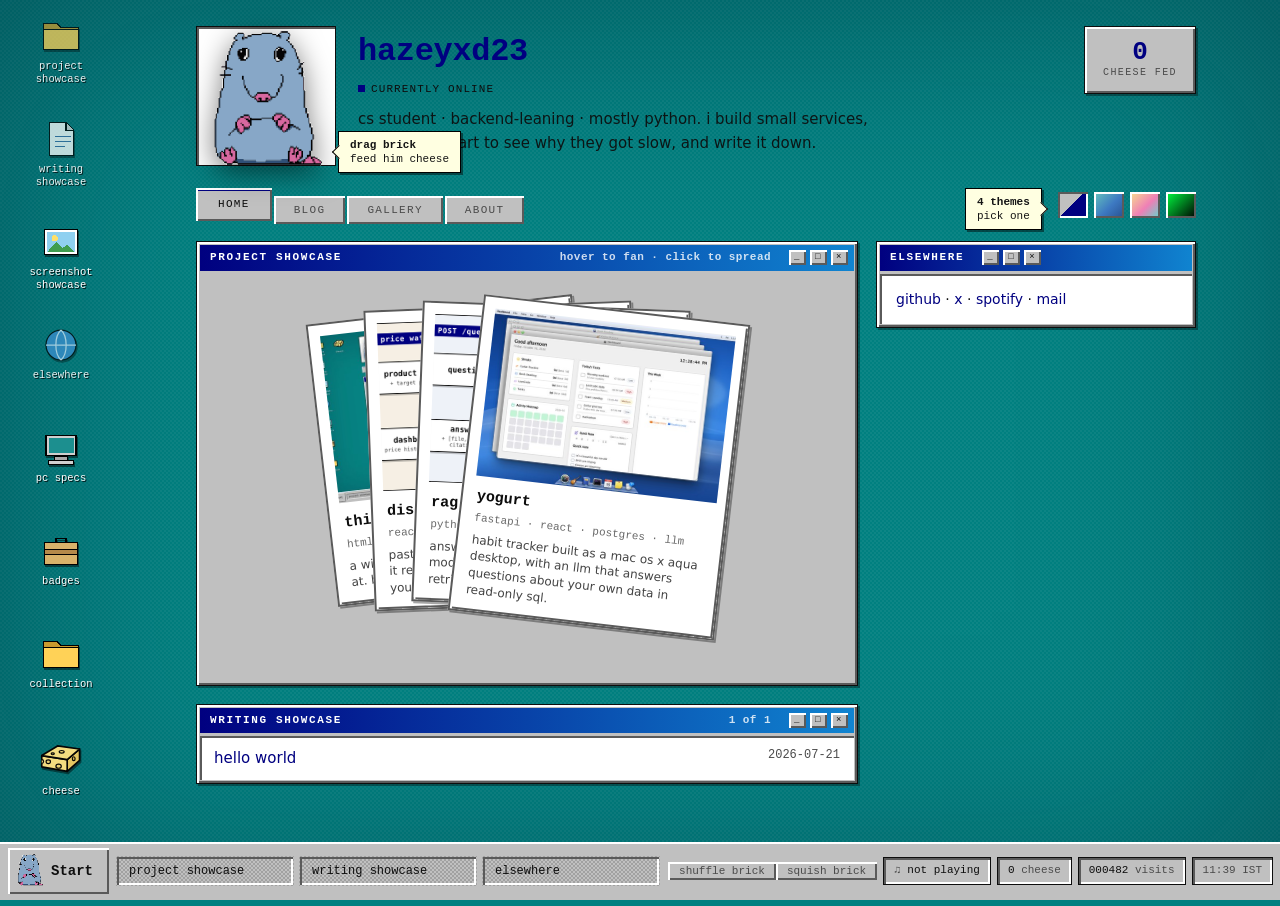
==== commit b3ae6a09: "real projects with screenshots and repo links" ====
--- a/index.html
+++ b/index.html
@@ -56,7 +56,7 @@
 
         <div class="show">
           <div class="hd">screenshot showcase</div>
-          <div class="bd"><div class="tiles" id="homeShots"></div></div>
+          <div class="bd"><div class="tiles shots" id="homeShots"></div></div>
         </div>
 
       </div>
--- a/css/style.css
+++ b/css/style.css
@@ -251,6 +251,7 @@
 .shelf:first-child{padding-top:10px}
 .shelf span{letter-spacing:0}
 .tiles.wide{grid-template-columns:repeat(4,1fr)}
+.tiles.shots .tile{aspect-ratio:16/10}      /* screenshots are 16:10, not square */
 
 /* ---------- project stack ---------- */
 .stage{overflow:visible}
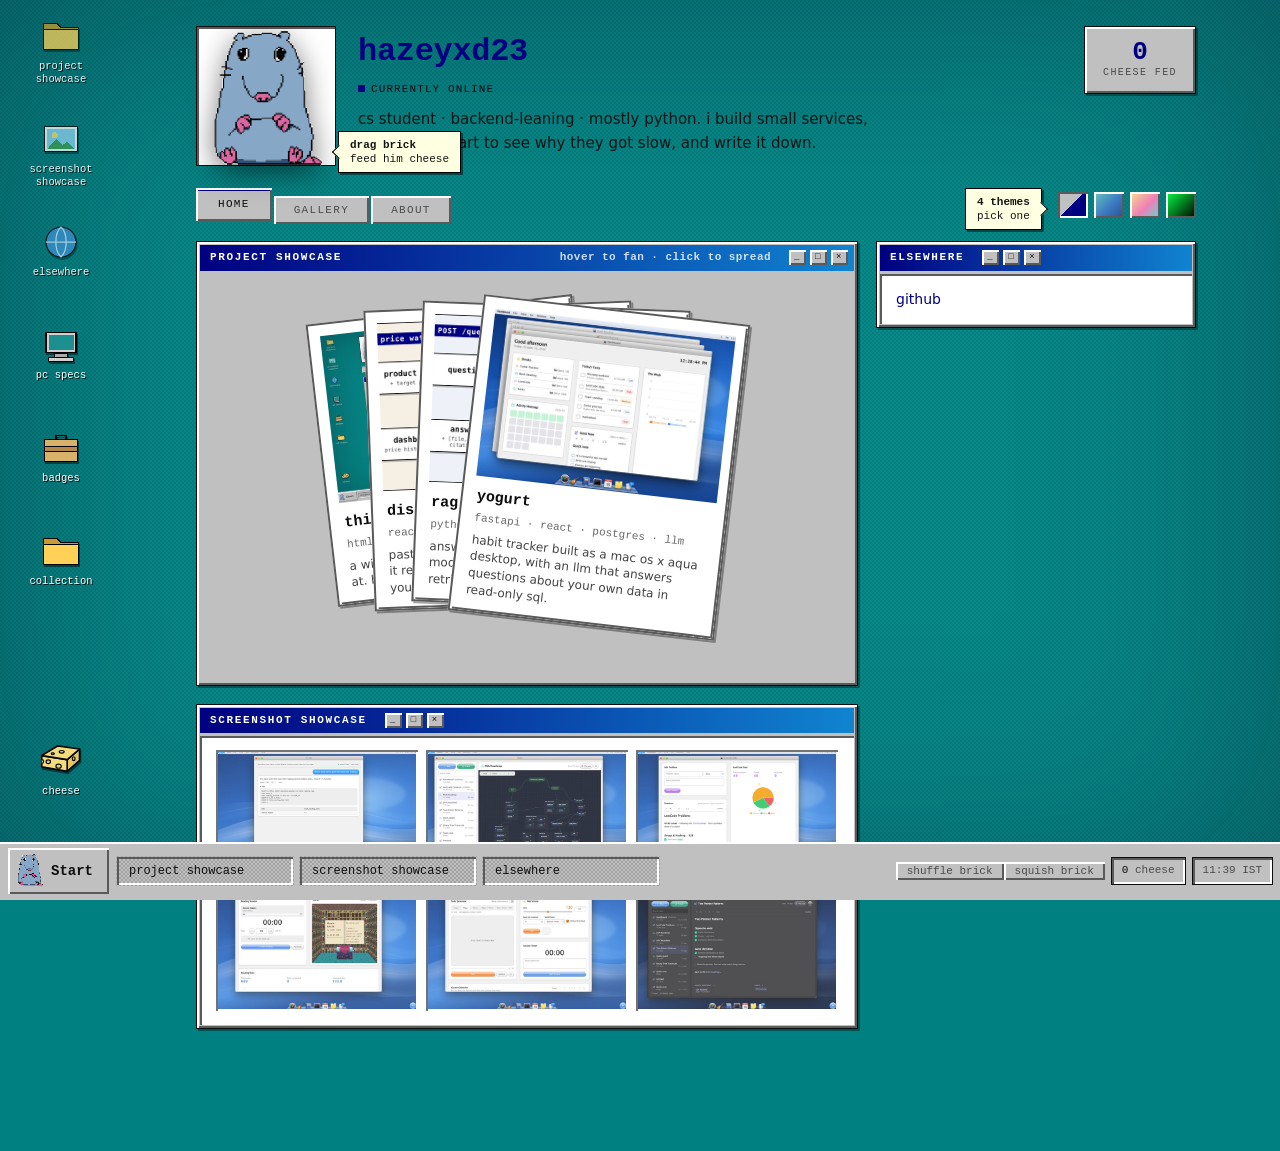
==== commit 5b1b8342: "remove placeholders, retake the site's own card" ====
--- a/index.html
+++ b/index.html
@@ -94,8 +94,7 @@
   <!-- ===== GALLERY ===== -->
   <section class="page" id="gallery">
     <div class="chips" id="galleryChips">
-      <button class="chip on" data-view="photos">photos</button>
-      <button class="chip" data-view="bookshelf">bookshelf</button>
+      <button class="chip on" data-view="bookshelf">bookshelf</button>
       <button class="chip" data-view="anime">anime</button>
       <button class="chip" data-view="games">games</button>
       <button class="chip" data-view="film">film</button>
@@ -129,9 +128,7 @@
     <div class="tasks" id="tasks"></div>
     <div class="tray">
       <span id="ctx"></span>
-      <span class="fld">♫ <b id="nowPlaying"></b></span>
       <span class="fld"><b id="cheeseCount2">0</b> cheese</span>
-      <span class="fld"><b id="visits"></b> visits</span>
       <span class="fld" id="clock"></span>
     </div>
   </div>
--- a/css/style.css
+++ b/css/style.css
@@ -250,7 +250,6 @@
   color:var(--muted); border-bottom:1px dashed var(--muted)}
 .shelf:first-child{padding-top:10px}
 .shelf span{letter-spacing:0}
-.tiles.wide{grid-template-columns:repeat(4,1fr)}
 .tiles.shots .tile{aspect-ratio:16/10}      /* screenshots are 16:10, not square */
 
 /* ---------- project stack ---------- */
@@ -668,7 +667,7 @@
   .pol .shot{height:122px}
   .pol .note{display:none}
   #brick{width:90px}
-  .tiles, .tiles.wide{grid-template-columns:repeat(2,1fr)}
+  .tiles{grid-template-columns:repeat(2,1fr)}
   /* the taskbar can't hold window buttons and the tray at phone width — the
      buttons squeezed to nothing. Windows are listed in Start instead. */
   .tasks{display:none}
